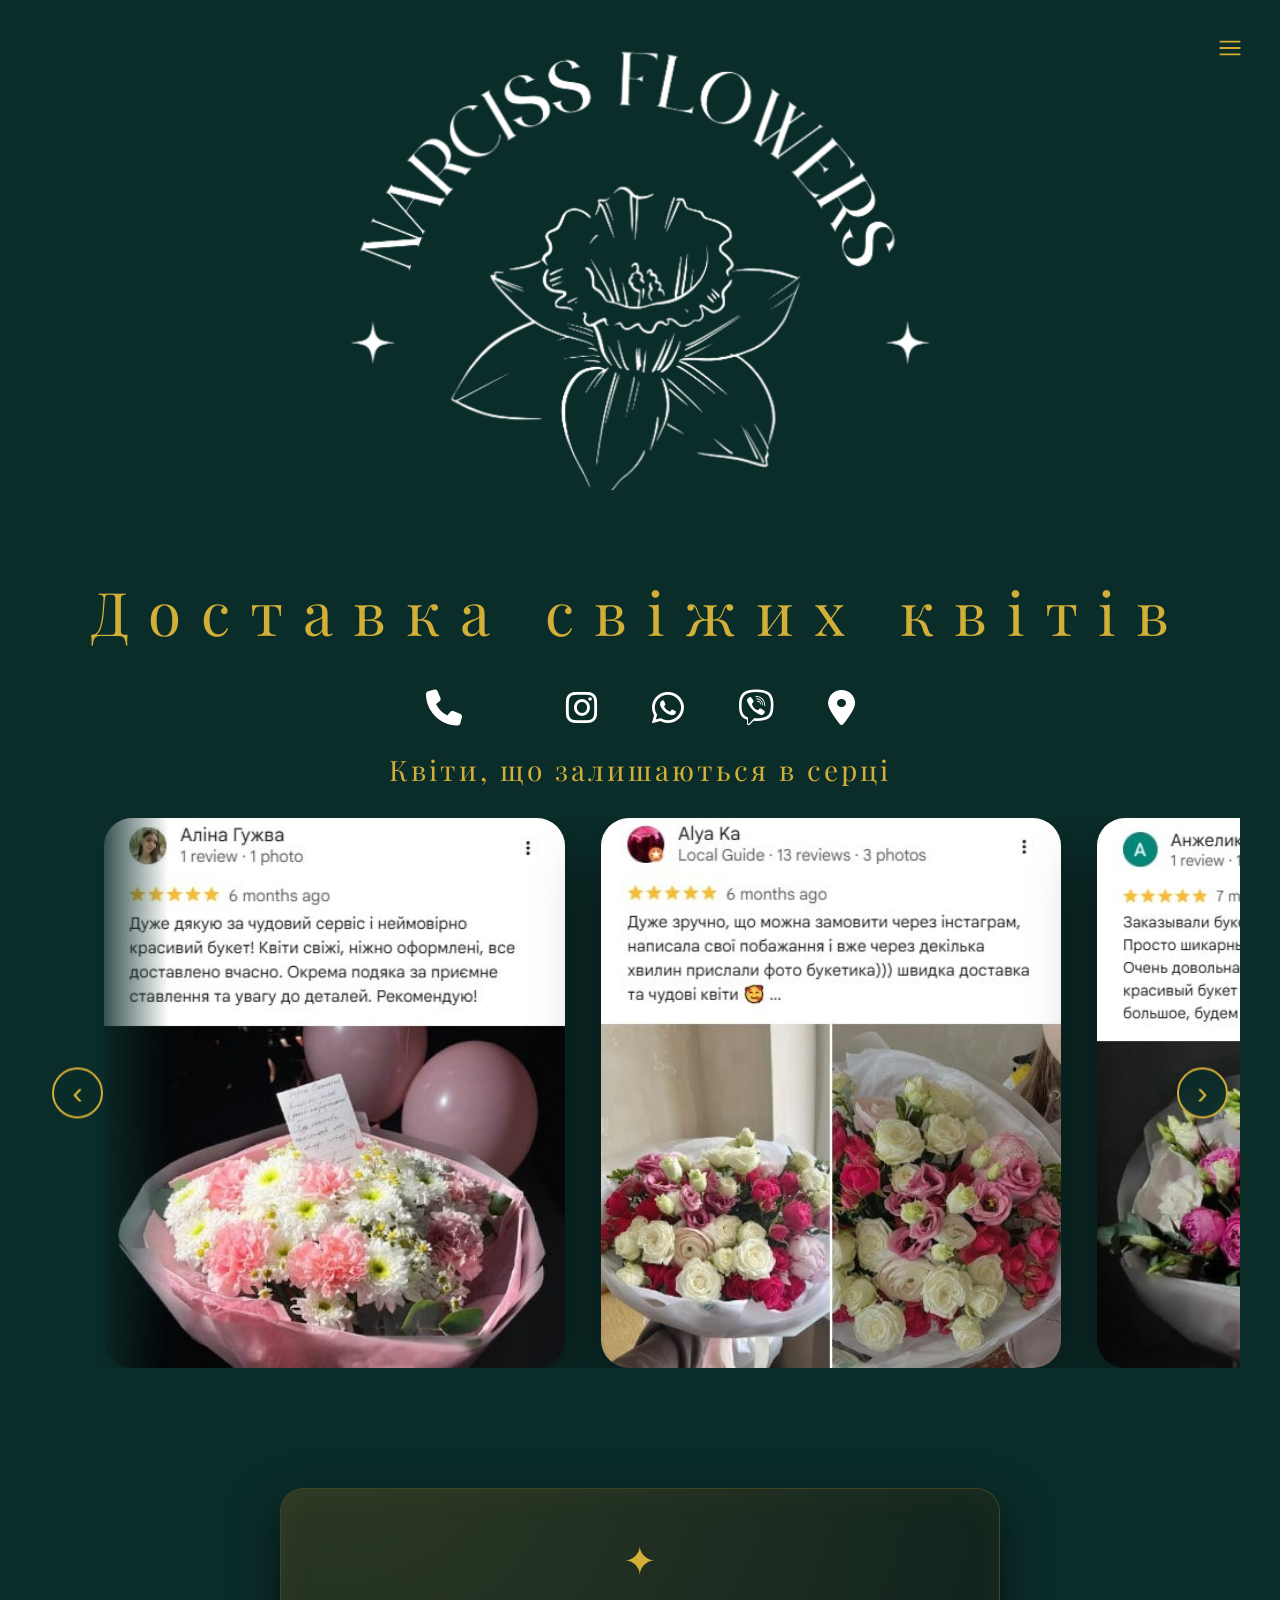
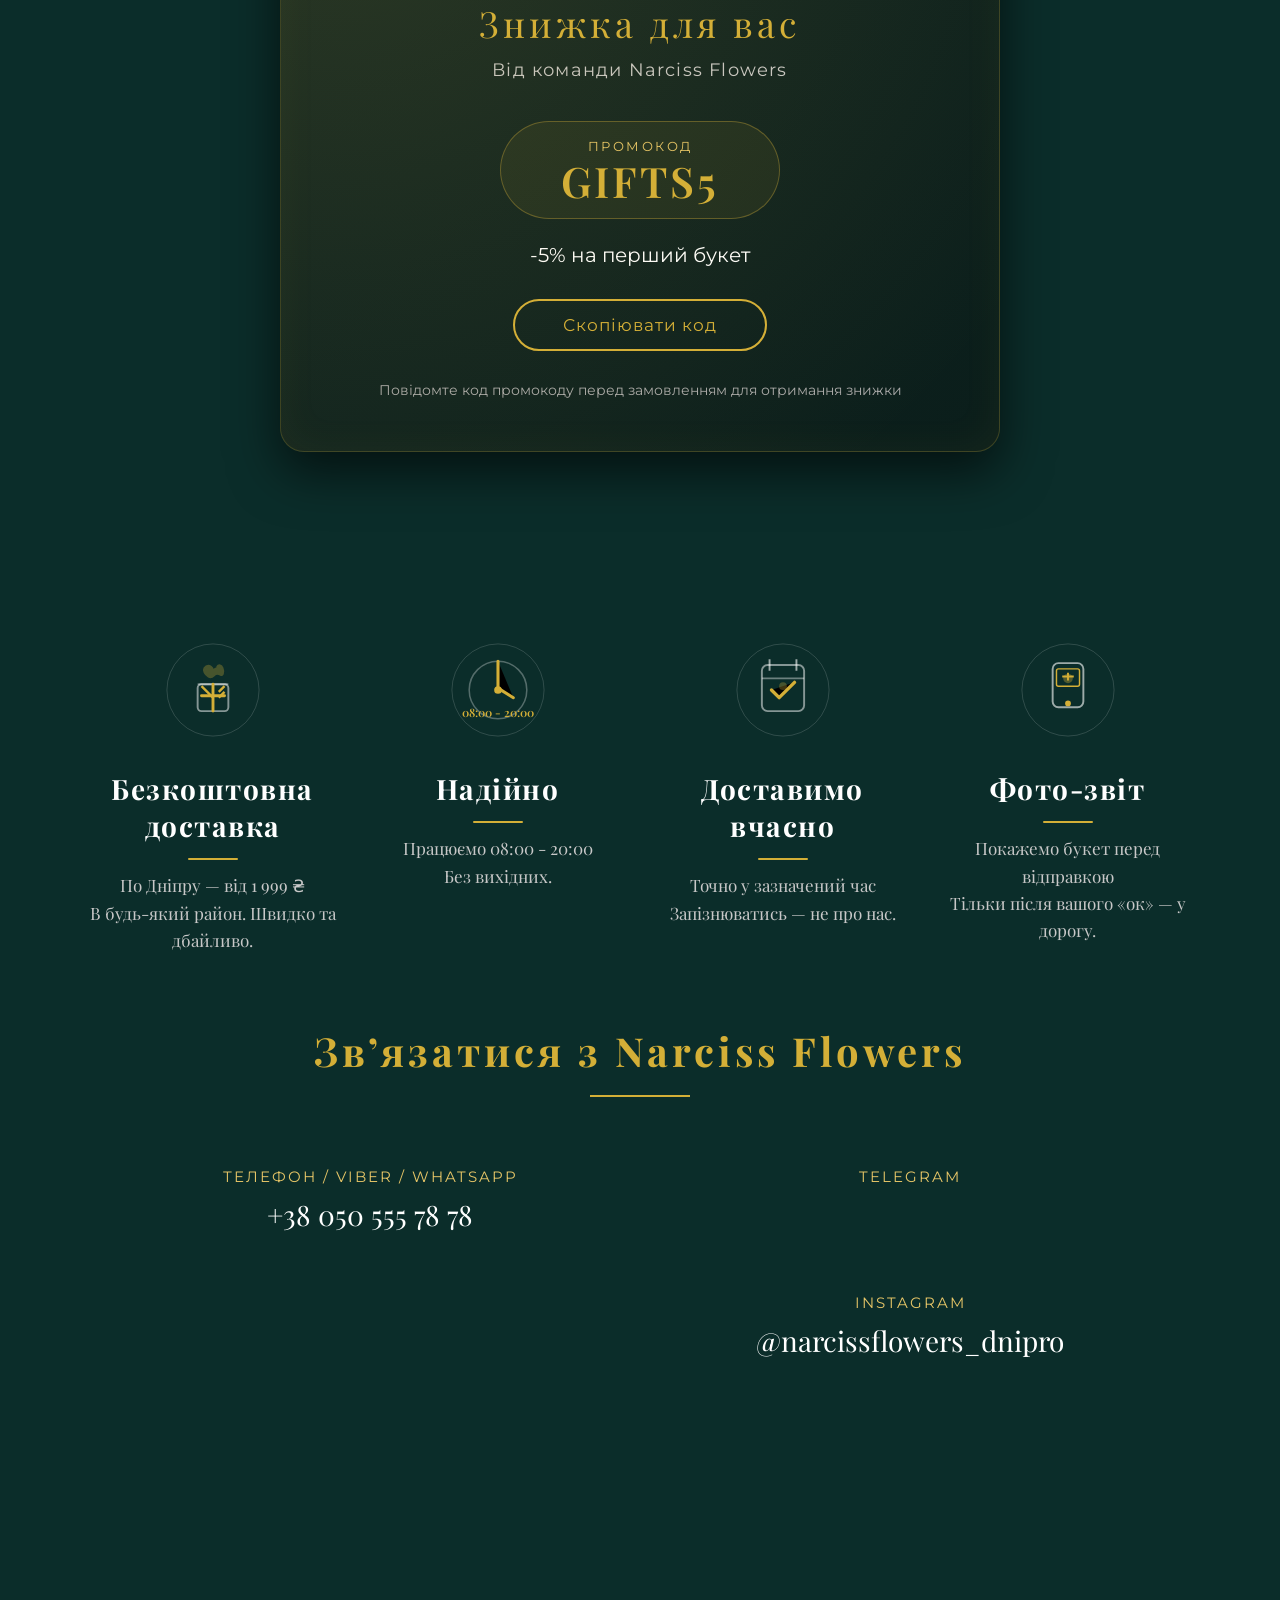
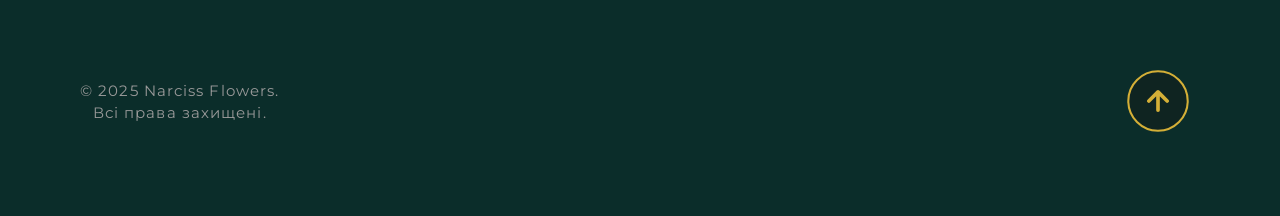
==== index.html @ f0c258f1 "Update index.html" ====
<!DOCTYPE html>
<html lang="uk">
<head>
    <meta charset="UTF-8">
    <meta name="viewport" content="width=device-width, initial-scale=1.0">
    <title>Narciss Flowers – Доставка свіжих квітів Дніпро</title>
    <meta name="description" content="Доставка свіжих квітів та авторських букетів по Дніпру. Нарциси та сезонні квіти щодня. Замовляйте букет з доставкою за 2–3 години — Narciss Flowers.">

    <link rel="stylesheet" href="style.css">
    <link rel="stylesheet" href="https://cdnjs.cloudflare.com/ajax/libs/font-awesome/6.5.0/css/all.min.css">
    <link href="https://fonts.googleapis.com/css2?family=Playfair+Display:wght@400;700&family=Montserrat:wght@300;400;500&display=swap" rel="stylesheet">
    <link rel="icon" href="images/favicon.png" type="image/favicon">

<!-- Google Tag Manager -->
<script>(function(w,d,s,l,i){w[l]=w[l]||[];w[l].push({'gtm.start':
new Date().getTime(),event:'gtm.js'});var f=d.getElementsByTagName(s)[0],
j=d.createElement(s),dl=l!='dataLayer'?'&l='+l:'';j.async=true;j.src=
'https://www.googletagmanager.com/gtm.js?id='+i+dl;f.parentNode.insertBefore(j,f);
})(window,document,'script','dataLayer','GTM-WTXTX78F');</script>
<!-- End Google Tag Manager -->
    
    
</head>
<body>


<header class="site-header">
    <button class="menu-btn" id="menuBtn" aria-label="Відкрити меню">
        <svg viewBox="0 0 40 40" width="36" height="36">
            <path d="M8 12 H32 M8 20 H32 M8 28 H32" 
                  stroke="#d4af37" stroke-width="3" stroke-linecap="round"/>
        </svg>
    </button>
</header>

<nav class="mobile-menu" id="mobileMenu" aria-hidden="true">
    <!-- Логотип по центру на всю ширину -->
    <div class="mobile-menu-header">
        <div class="mobile-logo centered">
            <img src="images/logo2.png" alt="Narciss Flowers">
        </div>
    </div>


    <ul class="mobile-menu-list">
        <li data-delay="0"><a href="/">В початок</a></li>
        <li data-delay="100"><a href="#reviews">Відгуки</a></li>
        <li data-delay="100"><a href="#discount">Знижка для вас</a></li>
        <li data-delay="200"><a href="#delivery">Доставка</a></li>
        <li data-delay="300"><a href="#contacts">Контакти</a></li>
    </ul>


    <div class="mobile-menu-footer">
        <div class="menu-contacts">
            <a href="tel:+380505557878"><i class="fa fa-phone"></i> +38 050 555 78 78</a>
            <a href="https://t.me/Narciss_flowers_robot_bot?start=c1774156379072-ds" class="contact-value">
            <a href="https://www.instagram.com/narcissflowers.dp/"><i class="fab fa-instagram"></i> @narcissflowers_dnipro</a>
            <a href="https://wa.me/380505557878"><i class="fab fa-whatsapp"></i> WhatsApp</a>
            <a href="viber://chat?number=%2B380505557878"><i class="fab fa-viber"></i> Viber</a>
            <a href="https://www.google.com/maps/place/NARCISS+FLOWERS+доставка+свіжих+квітів+Дніпро/@48.453287,35.0214579,19z/data=!4m6!3m5!1s0x40dbe3936ca6d5b3:0xf739c6f070cf5e8d!8m2!3d48.4532861!4d35.0221016!16s%2Fg%2F11lz2vp0ys?authuser=1&entry=ttu&g_ep=EgoyMDI1MDgwNi4wIKXMDSoASAFQAw%3D%3D" target="_blank"><i class="fas fa-map-marker-alt"></i> На карті</a>
        </div>
    </div>
</nav>


<div class="overlay" id="overlay"></div>


    <main>
        <br><br>
        <img src="images/logo2.png" alt="logo" class="logo-img">
        <br>
        <h1>Доставка свіжих квітів</h1>
        <br>
        <div class="socials">
            <a href="tel:+380505557878" aria-label="Phone"><i class="fa fa-phone"></i></a>
            <a href="https://t.me/Narciss_flowers_robot_bot?start=c1774156379072-ds"
   target="_blank"
   rel="noopener"
   onclick="dataLayer.push({event:'telegram_click'});">
            <a href="https://www.instagram.com/narcissflowers.dp/" aria-label="Instagram"><i class="fab fa-instagram"></i></a>
            <a href="https://wa.me/380505557878" aria-label="WhatsApp"><i class="fab fa-whatsapp"></i></a>
            <a href="viber://chat?number=%2B380505557878" aria-label="Viber"><i class="fab fa-viber"></i></a>
            <a href="https://www.google.com/maps/place/NARCISS+FLOWERS+доставка+свіжих+квітів+Дніпро/@48.453287,35.0214579,19z/data=!4m6!3m5!1s0x40dbe3936ca6d5b3:0xf739c6f070cf5e8d!8m2!3d48.4532861!4d35.0221016!16s%2Fg%2F11lz2vp0ys?authuser=1&entry=ttu&g_ep=EgoyMDI1MDgwNi4wIKXMDSoASAFQAw%3D%3D" aria-label="Map"><i class="fas fa-map-marker-alt"></i></a>
        </div>
        <br>
        <p id="reviews" class="follow">Квіти, що залишаються в серці</p>



<section class="reviews-section mobile-only">
            <div class="reviews-simple">
<img src="images/review1.jpg" alt="Відгук 1">
<img src="images/review2.jpg" alt="Відгук 2">
<img src="images/review3.jpg" alt="Відгук 3">
<img src="images/review4.jpg" alt="Відгук 4">
<img src="images/review5.jpg" alt="Відгук 5">
<img src="images/review6.jpg" alt="Відгук 6">
<img src="images/review7.jpg" alt="Відгук 7">
<img src="images/review8.jpg" alt="Відгук 8">
<img src="images/review9.jpg" alt="Відгук 9">
<img src="images/review10.jpg" alt="Відгук 10">
<img src="images/review11.jpg" alt="Відгук 11">
<img src="images/review12.jpg" alt="Відгук 12">
<img src="images/review13.jpg" alt="Відгук 13">
<img src="images/review14.jpg" alt="Відгук 14">
<img src="images/review15.jpg" alt="Відгук 15">
<img src="images/review16.jpg" alt="Відгук 16">
<img src="images/review17.jpg" alt="Відгук 17">
            </div>
        </section>





<section class="reviews-section desktop-only">



    <div class="reviews-simple">
        <button class="review-nav review-prev">‹</button>
        <button class="review-nav review-next">›</button>


        <div class="reviews-wrapper">
<img src="images/review1.jpg" alt="Відгук 1">
<img src="images/review2.jpg" alt="Відгук 2">
<img src="images/review3.jpg" alt="Відгук 3">
<img src="images/review4.jpg" alt="Відгук 4">
<img src="images/review5.jpg" alt="Відгук 5">
<img src="images/review6.jpg" alt="Відгук 6">
<img src="images/review7.jpg" alt="Відгук 7">
<img src="images/review8.jpg" alt="Відгук 8">
<img src="images/review9.jpg" alt="Відгук 9">
<img src="images/review10.jpg" alt="Відгук 10">
<img src="images/review11.jpg" alt="Відгук 11">
<img src="images/review12.jpg" alt="Відгук 12">
<img src="images/review13.jpg" alt="Відгук 13">
<img src="images/review14.jpg" alt="Відгук 14">
<img src="images/review15.jpg" alt="Відгук 15">
<img src="images/review16.jpg" alt="Відгук 16">
<img src="images/review17.jpg" alt="Відгук 17">
        </div>
    </div>
</section>



<div id="discount">
<section class="promo-section">
    <div class="promo-container">
        <div class="promo-card">
            <div class="promo-sparkle">✦</div>
            <h3 class="promo-title">Знижка для вас</h3>
            <p class="promo-subtitle">Від команди Narciss Flowers</p>
            
            <div class="promo-code-wrapper">
                <span class="promo-code-label">ПРОМОКОД</span>
                <span class="promo-code">GIFTS5</span>
            </div>
            
            <p class="promo-discount">-5% на перший букет</p>
            
            <button class="promo-copy-btn" data-code="GIFTS5">
                Скопіювати код
            </button>
            
            <p class="promo-note">
                Повідомте код промокоду перед замовленням
                для отримання знижки
            </p>
        </div>
    </div>
</section>






<section id="delivery" class="delivery-section">
    <div class="delivery-container">

        <!-- 1. Безкоштовна доставка – букет у подарунковій коробці з стрічкою (найзрозуміліший і найгарніший варіант) -->
        <div class="delivery-card" data-delay="0">
            <div class="delivery-icon">
                <svg viewBox="0 0 100 100" width="86" height="86" xmlns="http://www.w3.org/2000/svg">
                    <circle cx="50" cy="50" r="48" stroke="white" stroke-width="1" opacity="0.16" fill="none"/>
                    <!-- коробка -->
                    <rect x="34" y="44" width="32" height="28" rx="4" stroke="white" stroke-width="2" opacity="0.5" fill="none"/>
                    <path d="M34 44h32" stroke="white" stroke-width="2" opacity="0.4"/>
                    <!-- стрічка + бант -->
                    <path d="M50 44v28m-12-16h24" stroke="#d4af37" stroke-width="3" stroke-linecap="round"/>
                    <path d="M44 52l-6-6m18 6l6-6m-18 6l6 6m12-6l-6 6" stroke="#d4af37" stroke-width="2.4"/>
                    <!-- букет виглядає зверху -->
                    <path d="M50 28c-3-5-7-4-9-1-2 3 1 7 4 9 3 2 6-1 6-1s3-3 6-1c3 2 5-2 3-7-1-3-4-4-6-1" 
                          fill="#d4af37" opacity="0.3" stroke="#d4af37" stroke-width="1.8"/>
                </svg>
            </div>
            <h3>Безкоштовна доставка</h3>
            <p>По Дніпру — від 1 999 ₴<br>В будь-який район. Швидко та дбайливо.</p>
        </div>

        <!-- 2. Цілодобово -->
        <div class="delivery-card" data-delay="200">
            <div class="delivery-icon">
                <svg viewBox="0 0 100 100" width="86" height="86" xmlns="http://www.w3.org/2000/svg">
                    <circle cx="50" cy="50" r="48" stroke="white" stroke-width="1" opacity="0.16" fill="none"/>
                    <circle cx="50" cy="50" r="30" stroke="white" stroke-width="1.6" opacity="0.3" fill="none"/>
                    <path d="M50 20v28l16 10" stroke="#d4af37" stroke-width="3.2" stroke-linecap="round"/>
                    <circle cx="50" cy="50" r="4" fill="#d4af37"/>
                    <text x="50" y="78" text-anchor="middle" fill="#d4af37" font-size="12" font-weight="600">08:00 - 20:00</text>
                </svg>
            </div>
            <h3>Надійно</h3>
            <p>Працюємо 08:00 - 20:00<br>Без вихідних.</p>
        </div>

        <!-- 3. Доставимо вчасно -->
        <div class="delivery-card" data-delay="300">
            <div class="delivery-icon">
                <svg viewBox="0 0 100 100" width="86" height="86" xmlns="http://www.w3.org/2000/svg">
                    <circle cx="50" cy="50" r="48" stroke="white" stroke-width="1" opacity="0.16" fill="none"/>
                    <rect x="28" y="24" width="44" height="48" rx="6" stroke="white" stroke-width="2" opacity="0.5" fill="none"/>
                    <path d="M36 18v12M64 18v12" stroke="white" stroke-width="2" opacity="0.6"/>
                    <path d="M28 38h44" stroke="white" stroke-width="1.8" opacity="0.4"/>
                    <path d="M38 50l8 8 16-16" stroke="#d4af37" stroke-width="3.5" stroke-linecap="round" stroke-linejoin="round"/>
                    <circle cx="50" cy="46" r="4" fill="#d4af37" opacity="0.3"/>
                </svg>
            </div>
            <h3>Доставимо вчасно</h3>
            <p>Точно у зазначений час<br>Запізнюватись — не про нас.</p>
        </div>

        <!-- 4. Фото-звіт -->
        <div class="delivery-card" data-delay="400">
            <div class="delivery-icon">
                <svg viewBox="0 0 100 100" width="86" height="86" xmlns="http://www.w3.org/2000/svg">
                    <circle cx="50" cy="50" r="48" stroke="white" stroke-width="1" opacity="0.16" fill="none"/>
                    <rect x="34" y="22" width="32" height="46" rx="6" stroke="white" stroke-width="2" opacity="0.6" fill="none"/>
                    <circle cx="50" cy="64" r="3" fill="#d4af37"/>
                    <rect x="38" y="28" width="24" height="18" rx="2" fill="none" stroke="#d4af37" stroke-width="1.5"/>
                    <path d="M50 32v8m-6-4l12 0" stroke="#d4af37" stroke-width="2"/>
                    <circle cx="50" cy="38" r="5" fill="#d4af37" opacity="0.35"/>
                </svg>
            </div>
            <h3>Фото-звіт</h3>
            <p>Покажемо букет перед відправкою<br>Тільки після вашого «ок» — у дорогу.</p>
        </div>

    </div>
</section>




<!-- ===== КОНТАКТИ ===== -->
<section id="contacts" class="contacts-section">
    <div class="contacts-container">
        
        <h2 class="contacts-title">Зв’язатися з Narciss Flowers</h2>
        
        <div class="contacts-grid">
            
            <div class="contact-item" data-delay="0">
                <span class="contact-label">Телефон / Viber / WhatsApp</span>
                <a href="tel:+380505557878" class="contact-value">+38 050 555 78 78</a>
            </div>
            
            <div class="contact-item" data-delay="200">
                <span class="contact-label">Telegram</span>
                <a href="https://t.me/Narciss_flowers_robot_bot?start=c1774156379072-ds"
   target="_blank"
   rel="noopener"
   onclick="dataLayer.push({event:'telegram_click'});">
            </div>
            
            <div class="contact-item" data-delay="400">
                <span class="contact-label">Instagram</span>
                <a href="https://www.instagram.com/narcissflowers.dp/" class="contact-value">@narcissflowers_dnipro</a>
            </div>
            
            <div class="contact-item" data-delay="600">
                <span class="contact-label">Ми на карті</span>
                <a href="https://www.google.com/maps/place/NARCISS+FLOWERS+доставка+свіжих+квітів+Дніпро/@48.453287,35.0214579,19z/data=!4m6!3m5!1s0x40dbe3936ca6d5b3:0xf739c6f070cf5e8d!8m2!3d48.4532861!4d35.0221016!16s%2Fg%2F11lz2vp0ys" 
                   class="contact-value contact-map" target="_blank">
                   Дніпро, вул. Олександра Поля 48а
                </a>
            </div>
            
<br>
            
        </div>
            <div class="contact-item" data-delay="800">
                <span class="contact-label">Режим роботи</span>
                <div class="contact-value">08:00 - 20:00 · Без вихідних</div>
            </div>
    </div>
</section>


<br><br>

<footer class="site-footer">
    <div class="footer-container">

        <div class="footer-copyright">
            © 2025 Narciss Flowers.<br>
            Всі права захищені.
        </div>

        <button onclick="scrollToTop()" class="to-top-btn" aria-label="Прокрутити наверх">
            <svg viewBox="0 0 56 56" width="56" height="56">
                <circle cx="28" cy="28" r="26" fill="#0f2421" stroke="#d4af37" stroke-width="1.8"/>
                <path d="M28 36 L28 20 M20 28 L28 20 L36 28"
                      stroke="#d4af37" stroke-width="3.2" fill="none"
                      stroke-linecap="round" stroke-linejoin="round"/>
            </svg>
        </button>

    </div>
</footer>

    </main>


    <!-- Google Tag Manager (noscript) -->
<noscript><iframe src="https://www.googletagmanager.com/ns.html?id=GTM-WTXTX78F"
height="0" width="0" style="display:none;visibility:hidden"></iframe></noscript>
<!-- End Google Tag Manager (noscript) -->


    

<script>
const menuBtn    = document.getElementById('menuBtn');
const mobileMenu = document.getElementById('mobileMenu');
const overlay    = document.getElementById('overlay');

function closeMobileMenu() {
mobileMenu.classList.remove('active');
overlay.classList.remove('active');
}

menuBtn.addEventListener('click', () => {
mobileMenu.classList.toggle('active');
overlay.classList.toggle('active');
});

overlay.addEventListener('click', closeMobileMenu);

mobileMenu.addEventListener('click', (e) => {
if (e.target.closest('a')) {
closeMobileMenu();
}
});
</script>





<script>
document.addEventListener('DOMContentLoaded', () => {
    const cards = document.querySelectorAll('.delivery-card');
    
    const observer = new IntersectionObserver((entries) => {
        entries.forEach(entry => {
            if (entry.isIntersecting) {
                const delay = entry.target.dataset.delay || 0;
                setTimeout(() => {
                    entry.target.classList.add('visible');
                }, delay);
            }
        });
    }, { threshold: 0.3 });

    cards.forEach(card => observer.observe(card));
});
</script>


<script>
document.addEventListener('DOMContentLoaded', () => {
    const items = document.querySelectorAll('.contact-item');
    const observer = new IntersectionObserver((entries) => {
        entries.forEach(entry => {
            if (entry.isIntersecting) {
                setTimeout(() => entry.target.classList.add('visible'), entry.target.dataset.delay || 0);
            }
        });
    }, { threshold: 0.3 });
    items.forEach(item => observer.observe(item));
});
</script>


<script>
function scrollToTop() {
    window.scrollTo({ top: 0, behavior: 'smooth' });
}
</script>


<script>
document.addEventListener("DOMContentLoaded", () => {
    const wrapper = document.querySelector(".desktop-only .reviews-wrapper");
    if (!wrapper) return;

    const prev = document.querySelector(".review-prev");
    const next = document.querySelector(".review-next");

    let index = 0;
    const cardsVisible = 3; // сколько карточек видно одновременно
    const totalCards = wrapper.children.length;

    const updateCarousel = () => {
        const cardWidth = wrapper.children[0].getBoundingClientRect().width + 36; // ширина + gap
        wrapper.style.transform = `translateX(-${index * cardWidth}px)`;
    };

    next.onclick = () => {
        if (index < totalCards - cardsVisible) {
            index++;
        } else {
            index = 0; // зацикливаем
        }
        updateCarousel();
    };

    prev.onclick = () => {
        if (index > 0) {
            index--;
        } else {
            index = totalCards - cardsVisible; // зацикливаем назад
        }
        updateCarousel();
    };

    // Пересчёт при ресайзе
    window.addEventListener("resize", () => {
        index = Math.min(index, totalCards - cardsVisible);
        updateCarousel();
    });

    // Инициализация
    updateCarousel();
});
</script>


<script>
document.querySelector('.promo-copy-btn').addEventListener('click', async function() {
    const code = 'GIFTS5';  // або document.querySelector('.promo-code').textContent.trim();

    try {
        await navigator.clipboard.writeText(code);
        
        // Візуальний фідбек — дуже важливо!
        this.textContent = 'Скопійовано! ✓';
        this.style.backgroundColor = '#4caf50';
        this.style.color = 'white';
        
        setTimeout(() => {
            this.textContent = 'Скопіювати код';
            this.style.backgroundColor = '';  // повернути початковий стиль
            this.style.color = '';
        }, 2000);
        
    } catch (err) {
        console.error('Не вдалося скопіювати: ', err);
        alert('Не вдалося скопіювати. Скопіюй вручну: ' + code);
    }
});
</script>


</body>

</html>
---- style.css ----
:root {
    --bg: #0b2d2a;
    --gold: #d4af37;
    --gold-light: #e6c567;
}


a, a:hover, a:active, a:focus, a:visited {
    color: inherit !important;
    text-decoration: none !important;
}


* {
    margin: 0;
    padding: 0; 
    box-sizing: border-box;
}

html, body { 
    overflow-x: hidden !important; 
}

body {
    font-family: 'Playfair Display', serif;
    background-color: var(--bg);
    color: white;
    min-height: 100vh;
    display: flex;
    flex-direction: column;
}




.site-header {
    position: fixed;
    top: 0; left: 0; right: 0;
    padding: 20px 22px;
    display: flex;
    justify-content: flex-end;
    z-index: 10001;
    pointer-events: none;
}


.menu-btn {
    pointer-events: auto;
    background: transparent;
    border: none;
    padding: 12px;
    cursor: pointer;
    width: 56px;
    height: 56px;
    display: flex;
    align-items: center;
    justify-content: center;
    transition: transform 0.35s ease;
}

.menu-btn svg {
    width: 32px;
    height: 32px;
}

.menu-btn svg path {
    stroke: #d4af37;
    stroke-width: 2.4;
    transition: all 0.5s cubic-bezier(0.77, 0, 0.18, 1);
}

.menu-btn:hover {
    transform: scale(1.1);
}







.mobile-menu {
    position: fixed !important;
    top: 0;
    left: -100vw;
    width: 100vw;
    max-width: 420px;
    height: 100vh;
    background: linear-gradient(135deg, #0f2421 0%, #0b1e1b 100%);
    z-index: 9999;
    transition: left 0.7s cubic-bezier(0.77, 0, 0.18, 1);
    overflow-y: auto;
    box-shadow: 12px 0 60px rgba(0,0,0,0.7);
    contain: layout style;
}
.mobile-menu.active { left: 0; }


.mobile-menu-header {
    padding: 50px 30px 40px;
    text-align: center;
    border-bottom: 1px solid rgba(212,175,55,0.15);
}
.mobile-logo.centered img {
    max-width: 280px;
    width: 100%;
    height: auto;
    filter: brightness(0) invert(1);
}
.mobile-menu.active .mobile-logo.centered img {
    animation: logoWelcome 1.3s ease-out;
}
@keyframes logoWelcome {
    0%   { transform: scale(0.88); opacity: 0; }
    70%  { transform: scale(1.06); }
    100% { transform: scale(1); opacity: 1; }
}

/* Пункты меню */
.mobile-menu-list {
    padding: 20px 40px;
    list-style: disc;
    padding-left: 60px;
}

.mobile-menu-list li {
    opacity: 0;
    transform: translateY(20px);
    transition: all 0.7s ease;
    margin: 12px 0;
}


.mobile-menu-list li::marker {
    color: #d4af37;
}

.mobile-menu.active .mobile-menu-list li {
    opacity: 1;
    transform: translateY(0);
    transition-delay: calc(0.12s + var(--delay, 0) * 1ms);
}

.mobile-menu-list a {
    color: #d4af37;
    font-family: 'Montserrat';
    font-size: 20px;
    font-weight: 500;
    text-decoration: none;
    letter-spacing: 1px;
    display: block;
    padding: 6px 0;
    position: relative;
    transition: all 0.4s ease;
}

.mobile-menu-list a:hover {
    color: white;
    padding-left: 10px;
}

.mobile-menu-list a::after {
    content: '';
    position: absolute;
    bottom: 4px;
    left: 0;
    width: 0;
    height: 1.8px;
    background: #d4af37;
    transition: width 0.5s ease;
}

.mobile-menu-list a:hover::after {
    width: 60px;
}






.mobile-menu-footer {
    padding: 20px 40px 40px;
    border-top: 1px solid rgba(212,175,55,0.15);
}
.menu-contacts a {
    display: flex;
    align-items: center;
    gap: 16px;
    color: #ccc;
    font-size: 16px;
    text-decoration: none;
    margin: 18px 0;
    transition: all 0.4s ease;
}
.menu-contacts i {
    font-size: 24px;
    color: #d4af37;
    width: 30px;
    text-align: center;
}
.menu-contacts a:hover {
    color: white;
    transform: translateX(8px);
}
.menu-contacts a:hover i {
    color: white;
}

.overlay {
    position: fixed;
    inset: 0;
    background: rgba(0,0,0,0.86);
    opacity: 0;
    visibility: hidden;
    transition: all 0.45s ease;
    z-index: 9998;
    backdrop-filter: blur(6px);
}
.overlay.active {
    opacity: 1;
    visibility: visible;
}






main {
    flex: 1;
    display: flex;
    flex-direction: column;
    justify-content: center;
    align-items: center;
    text-align: center;
    padding: 50px 10px 10px;
}

.logo-img {
    width: 320px;
    margin-bottom: 20px;
    transform-origin: center top;
}

h1 {
    font-size: 30px;
    color: #d4af37;
    letter-spacing: 7px;
    margin-bottom: 10px;
    font-weight: 400;
}

.follow {
    font-size: 21px;
    color: #d4af37;
    letter-spacing: 3px;
    margin-bottom: 30px;
    font-family: 'Playfair Display', serif;
}

.socials a {
    color: #ffffff;
    font-size: 28px;
    margin: 0 15px;
    transition: 0.3s;
}

.socials a:hover {
    color: var(--gold);
}







@media (min-width: 768px) {
    h1 {
        font-size: 60px;
        letter-spacing: 20px;
    }

    .logo-img {
        width: 580px;
        margin-bottom: 60px;
    }

    .follow {
        font-size: 28px;
    }

    .socials a {
        font-size: 36px;
        margin: 0 25px;
    }

    main {
        padding: 0 40px;
    }
}





/* По умолчанию — мобильная версия активна */
.mobile-only {
    display: block;
}

.desktop-only {
    display: none;
}

/* ================================================================
   МОБИЛЬНАЯ ВЕРСИЯ
   ================================================================ */

.mobile-only .reviews-simple {
    display: flex;
    gap: 14px;
    overflow-x: auto !important;
    overflow-y: hidden;
    -webkit-overflow-scrolling: touch;
    scrollbar-width: none;
    scroll-snap-type: x mandatory;
    scroll-padding-left: 20px;
    background: #0b2d2a;
    width: 100vw;
    max-width: 100vw;
    padding-right: 20px;
    box-sizing: border-box;
}

.mobile-only .reviews-simple::-webkit-scrollbar {
    display: none;
}

.mobile-only .reviews-simple img {
    height: 520px;
    width: auto;
    max-width: 88vw;
    flex-shrink: 0;
    object-fit: contain;
    background: white;
    border-radius: 26px;
    scroll-snap-align: start;
}



/* ================================================================
   ДЕСКТОП — С 768PX И ВЫШЕ
   ================================================================ */

@media (min-width: 768px) {

    .mobile-only {
        display: none !important;
    }

    .desktop-only {
        display: block !important;
    }


    .reviews-section {
        position: relative;
        width: 100%;
    }


    .desktop-only .reviews-simple {
        position: relative;
        overflow: hidden;

        max-width: 1600px;
        margin: 0 auto;

        padding-left: clamp(24px, 5vw, 80px);
        padding-right: clamp(24px, 5vw, 80px);
    }


    .desktop-only .reviews-simple::before,
    .desktop-only .reviews-simple::after {
        content: '';
        position: absolute;
        top: 0;
        bottom: 0;
        width: clamp(60px, 10vw, 140px);
        z-index: 3;
        pointer-events: none;
    }

    .desktop-only .reviews-simple::before {
        left: 0;
        background: linear-gradient(to right, #0b2d2a 40%, transparent 100%);
    }

    .desktop-only .reviews-simple::after {
        right: 0;
    
    }


    .desktop-only .reviews-wrapper {
        display: flex;
        gap: 36px;
        transition: transform 0.8s cubic-bezier(0.77, 0, 0.18, 1);
        will-change: transform;
    }

    .desktop-only img {
        height: 550px;
        width: auto;
        flex-shrink: 0;
        object-fit: cover;
        border-radius: 28px;
        box-shadow: 0 30px 60px rgba(0,0,0,0.5);
        transition: all 0.7s ease;
    }

    .desktop-only img:hover {
        transform: translateY(-20px);
        box-shadow:
            0 50px 100px rgba(0,0,0,0.6),
            0 0 0 4px rgba(212,175,55,0.25);
    }

    .review-nav {
        position: absolute;
        top: 50%;
        transform: translateY(-50%);
        z-index: 10;

        width: clamp(48px, 4vw, 64px);
        height: clamp(48px, 4vw, 64px);

        background: rgba(11, 45, 42, 0.92);
        border: 2px solid #d4af37;
        border-radius: 50%;
        color: #d4af37;

        font-size: clamp(22px, 3vw, 32px);

        display: flex;
        align-items: center;
        justify-content: center;

        cursor: pointer;
        transition: all 0.35s ease;
        backdrop-filter: blur(6px);
    }

    .review-nav:hover {
        background: #d4af37;
        color: #0b2d2a;
        transform: translateY(-50%) scale(1.15);
        box-shadow: 0 0 30px rgba(212,175,55,0.4);
    }


    .review-prev {
        left: max(12px, calc((100vw - 1600px) / 2));
    }

    .review-next {
        right: max(12px, calc((100vw - 1600px) / 2));
    }


    @media (max-width: 1100px) {
        .review-prev {
            left: 12px;
        }
        .review-next {
            right: 12px;
        }

        .review-nav {
            width: 52px;
            height: 52px;
            font-size: 26px;
        }
    }
}











.delivery-section {
    padding: 30px 20px;
    background: var(--bg);
}

.delivery-container {
    max-width: 1200px;
    margin: 0 auto;
    display: flex;
    flex-wrap: wrap;
    gap: 20px;
    justify-content: center;
}

.delivery-card {
    flex: 1 1 180px;
    max-width: 320px;
    text-align: center;
    opacity: 0;
    transform: translateY(50px);
    transition: all 0.9s cubic-bezier(0.25, 0.8, 0.25, 1);
}

.delivery-card.visible {
    opacity: 1;
    transform: translateY(0);
}

.delivery-icon {
    width: 86px;
    height: 86px;
    margin: 0 auto 28px;
}

.delivery-icon svg {
    width: 100%;
    height: 100%;
}


.delivery-icon .bg-circle {
    stroke: white;
    stroke-width: 1;
    opacity: 0.18;
    fill: none;
}

/* лёгкое свечение при появлении */
.delivery-card.visible .delivery-icon svg {
    animation: iconPulse 1.6s ease-out forwards;
}

@keyframes iconPulse {
    0%   { opacity: 0; transform: scale(0.8); }
    60%  { filter: drop-shadow(0 0 20px #d4af3770); }
    100% { opacity: 1; transform: scale(1); filter: drop-shadow(0 0 0 transparent); }
}

.delivery-card h3 {
    font-size: 24px;
    margin-bottom: 12px;
    letter-spacing: 1.5px;
    color: white;
}

.delivery-card h3::after {
    content: "";
    display: block;
    width: 50px;
    height: 2px;
    background: #d4af37;
    margin: 14px auto 0;
    border-radius: 1px;
}

.delivery-card p {
    font-size: 16px;
    line-height: 1.6;
    color: #c8c8c8;
}

/* Десктоп */
@media (min-width: 768px) {
    .delivery-section { padding: 70px 40px; }
    .delivery-icon { width: 96px; height: 96px; margin-bottom: 32px; }
    .delivery-card h3 { font-size: 28px; }
    .delivery-card p { font-size: 17px; }
}







    /* ==================== КОНТАКТЫ ==================== */
    .contacts-section {
        background: var(--bg);
        text-align: center;
    }

    .contacts-title {
        font-size: 32px;
        color: var(--gold);
        margin-bottom: 70px;
        letter-spacing: 4px;
        position: relative;
    }

    .contacts-title::after {
        content: "";
        position: absolute;
        bottom: -20px;
        left: 50%;
        transform: translateX(-50%);
        width: 100px;
        height: 2px;
        background: var(--gold);
    }

    .contacts-grid {
        max-width: 1000px;
        margin: 0 auto;
        display: grid;
        grid-template-columns: 1fr;
        gap: 40px;
    }

    @media (min-width: 768px) {
        .contacts-grid {
            grid-template-columns: repeat(2, 1fr);
            gap: 60px 80px;
        }
    }

.contact-item {
    opacity: 0;
}


.contact-item.visible {
    animation: fadeUp 0.9s ease forwards;
}

@keyframes fadeUp {
    from {
        opacity: 0;
        transform: translateY(50px);
    }
    to {
        opacity: 1;
        transform: translateY(0);
    }
}

    .contact-label {
        display: block;
        font-family: 'Montserrat', sans-serif;
        font-size: 14px;
        color: var(--gold-light);
        text-transform: uppercase;
        letter-spacing: 2px;
        margin-bottom: 10px;
    }

    .contact-value {
        display: block;
        font-size: 24px;
        color: white;
        text-decoration: none;
        transition: color 0.4s ease;
    }

    .contact-value:hover {
        color: var(--gold);
    }

    .contact-map {
        font-size: 20px;
        line-height: 1.5;
    }

    /* Десктоп */
    @media (min-width: 768px) {
        .contacts-title { font-size: 40px; margin-bottom: 90px; }
        .contact-label { font-size: 15px; }
        .contact-value { font-size: 28px; }
        .contact-map { font-size: 22px; }
    }



.site-footer {

    padding: 20px 20px;

}

.footer-container {
    max-width: 1200px;
    margin: 0 auto;
    display: flex;
    justify-content: space-between;
    align-items: center;                
}


.footer-copyright {
    font-family: 'Montserrat', sans-serif;
    font-size: 14px;
    color: #999;
    letter-spacing: 1.1px;
    line-height: 1.5;
}


.to-top-btn {
    padding: 10px;
    background: none;
    border: none;
    cursor: pointer;
    transition: transform 0.4s ease;
    flex-shrink: 0;
}

.to-top-btn:hover {
    transform: translateY(-8px) scale(1.1);
}


@media (max-width: 640px) {
    .footer-container {
        text-align: center;
        gap: 24px;
    }
    .to-top-btn {
        order: 1;
    }
}


@media (min-width: 768px) {
    .site-footer { padding: 70px 40px; }
    .footer-copyright { font-size: 15px; }
    .to-top-btn svg { width: 64px; height: 64px; }
}









.promo-section {
    background: var(--bg);
    padding: 120px 20px;
    text-align: center;
}

.promo-container {
    max-width: 720px;
    margin: 0 auto;
}

.promo-card {
    background: linear-gradient(135deg, #0f2421 0%, #0b1e1b 100%);
    border: 1px solid rgba(212,175,55,0.25);
    border-radius: 24px;
    padding: 50px 30px;
    position: relative;
    box-shadow: 
        0 20px 50px rgba(0,0,0,0.6),
        inset 0 0 40px rgba(212,175,55,0.06);
    overflow: hidden;
}


.promo-card::before {
    content: '';
    position: absolute;
    inset: -50%;
    background: radial-gradient(circle at 30% 20%, rgba(212,175,55,0.15) 0%, transparent 60%);
    animation: gentle-rotate 30s linear infinite;
    pointer-events: none;
}

@keyframes gentle-rotate {
    from { transform: rotate(0deg); }
    to   { transform: rotate(360deg); }
}

.promo-sparkle {
    font-size: 40px;
    color: var(--gold);
    margin-bottom: 20px;
    line-height: 1;
}

.promo-title {
    font-size: 36px;
    color: var(--gold);
    letter-spacing: 4px;
    margin: 0 0 12px;
    font-weight: 400;
}

.promo-subtitle {
    font-size: 18px;
    color: #c8c8c8;
    font-family: 'Montserrat', sans-serif;
    margin-bottom: 40px;
    letter-spacing: 1.2px;
}

.promo-code-wrapper {
    display: inline-flex;
    flex-direction: column;
    align-items: center;
    background: rgba(212,175,55,0.08);
    border: 1px solid rgba(212,175,55,0.35);
    border-radius: 50px;
    padding: 16px 40px;
    margin: 0 auto 24px;
    min-width: 280px;
    max-width: 90%;
}

.promo-code-label {
    font-family: 'Montserrat', sans-serif;
    font-size: 13px;
    color: var(--gold-light);
    text-transform: uppercase;
    letter-spacing: 2.5px;
    margin-bottom: 6px;
}

.promo-code {
    font-size: 42px;
    font-weight: 600;
    color: var(--gold);
    letter-spacing: 3px;
    line-height: 1;
}

.promo-discount {
    font-size: 20px;
    color: white;
    margin: 0 0 32px;
    font-family: 'Montserrat', sans-serif;
}

.promo-copy-btn {
    background: transparent;
    border: 2px solid var(--gold);
    color: var(--gold);
    font-size: 17px;
    padding: 14px 48px;
    border-radius: 50px;
    cursor: pointer;
    transition: all 0.4s ease;
    font-family: 'Montserrat', sans-serif;
    letter-spacing: 1px;
    min-width: 220px;
}

.promo-copy-btn:hover {
    background: var(--gold);
    color: #0b2d2a;
    transform: translateY(-3px);
    box-shadow: 0 12px 30px rgba(212,175,55,0.35);
}

.promo-note {
    margin-top: 28px;
    font-size: 14px;
    color: #aaa;
    font-family: 'Montserrat', sans-serif;
    line-height: 1.6;
}

/* Адаптивність */
@media (max-width: 768px) {
    .promo-section {
        padding: 50px 15px;
    }
    
    .promo-card {
        padding: 40px 20px;
    }
    
    .promo-title {
        font-size: 28px;
    }
    
    .promo-code-wrapper {
        padding: 14px 30px;
        min-width: 240px;
    }
    
    .promo-code {
        font-size: 36px;
    }
    
    .promo-discount {
        font-size: 18px;
    }
    
    .promo-copy-btn {
        padding: 12px 40px;
        font-size: 16px;
        min-width: 200px;
    }
}
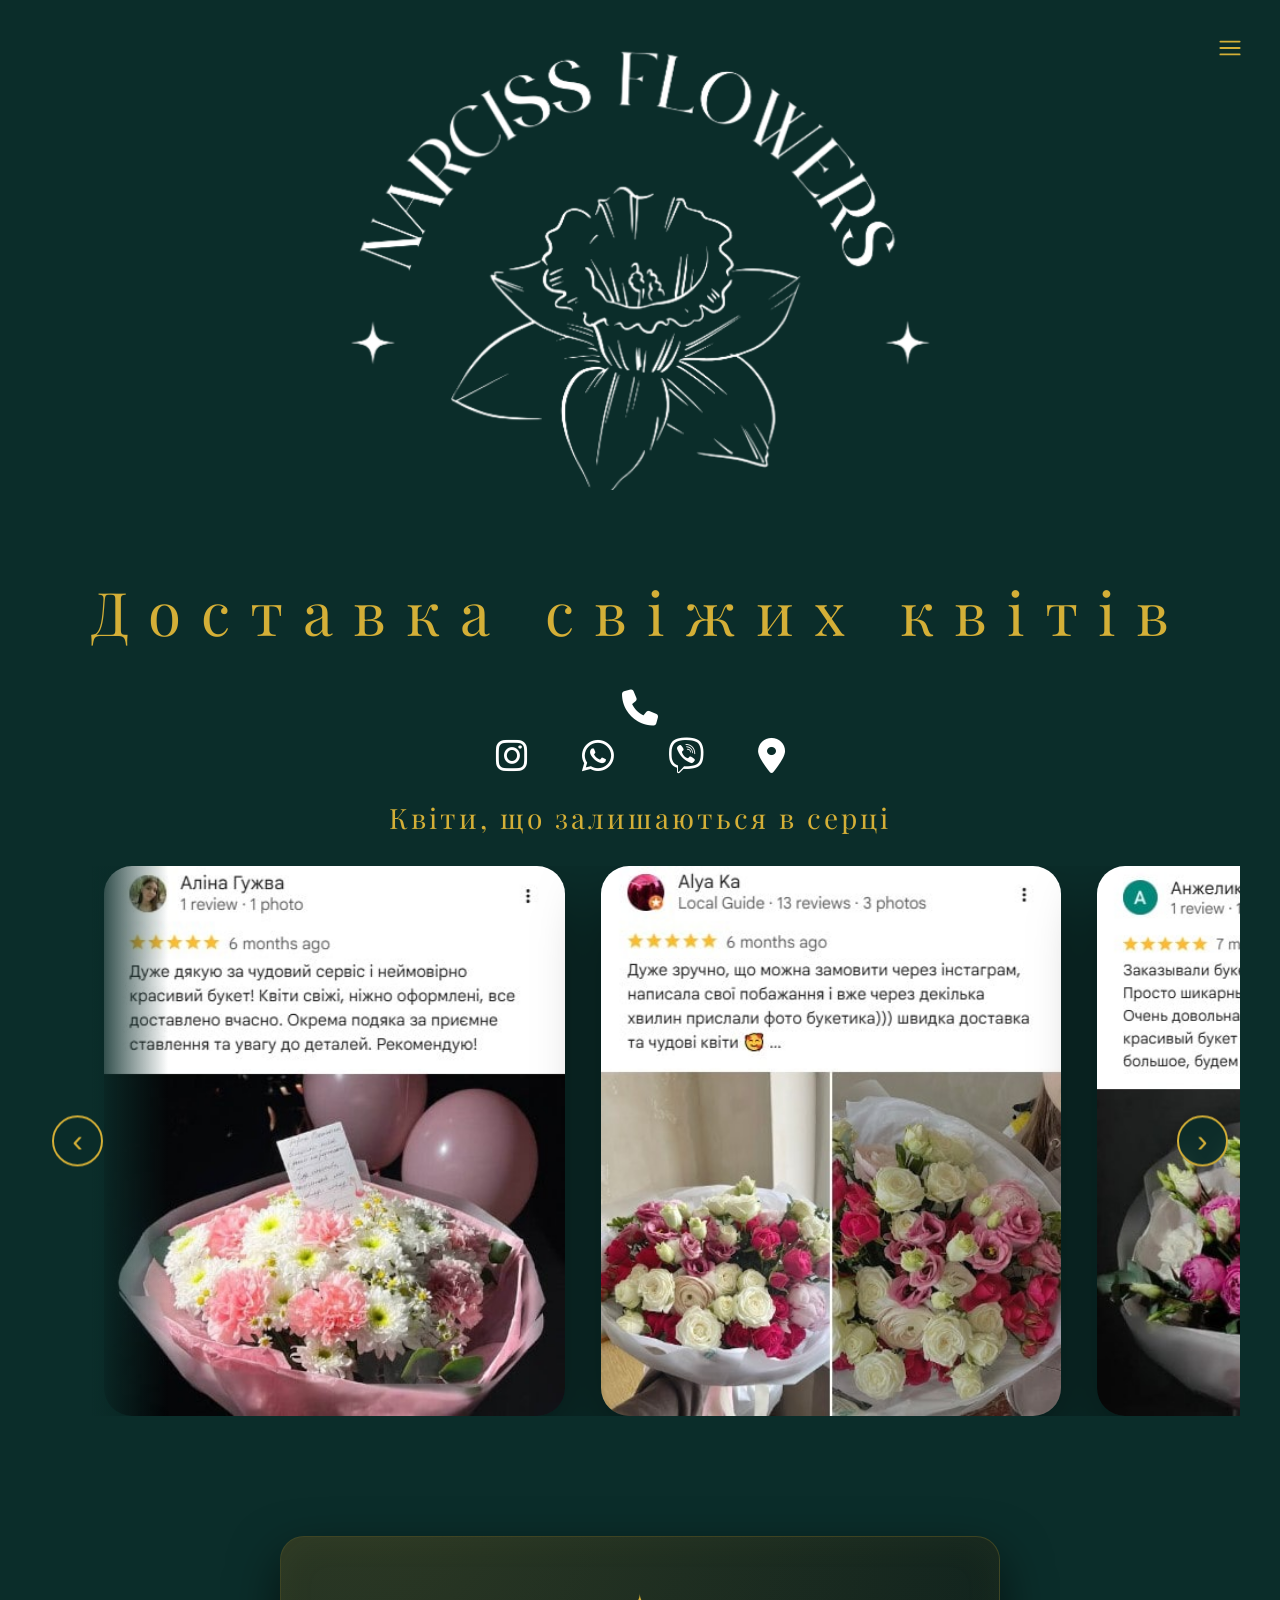
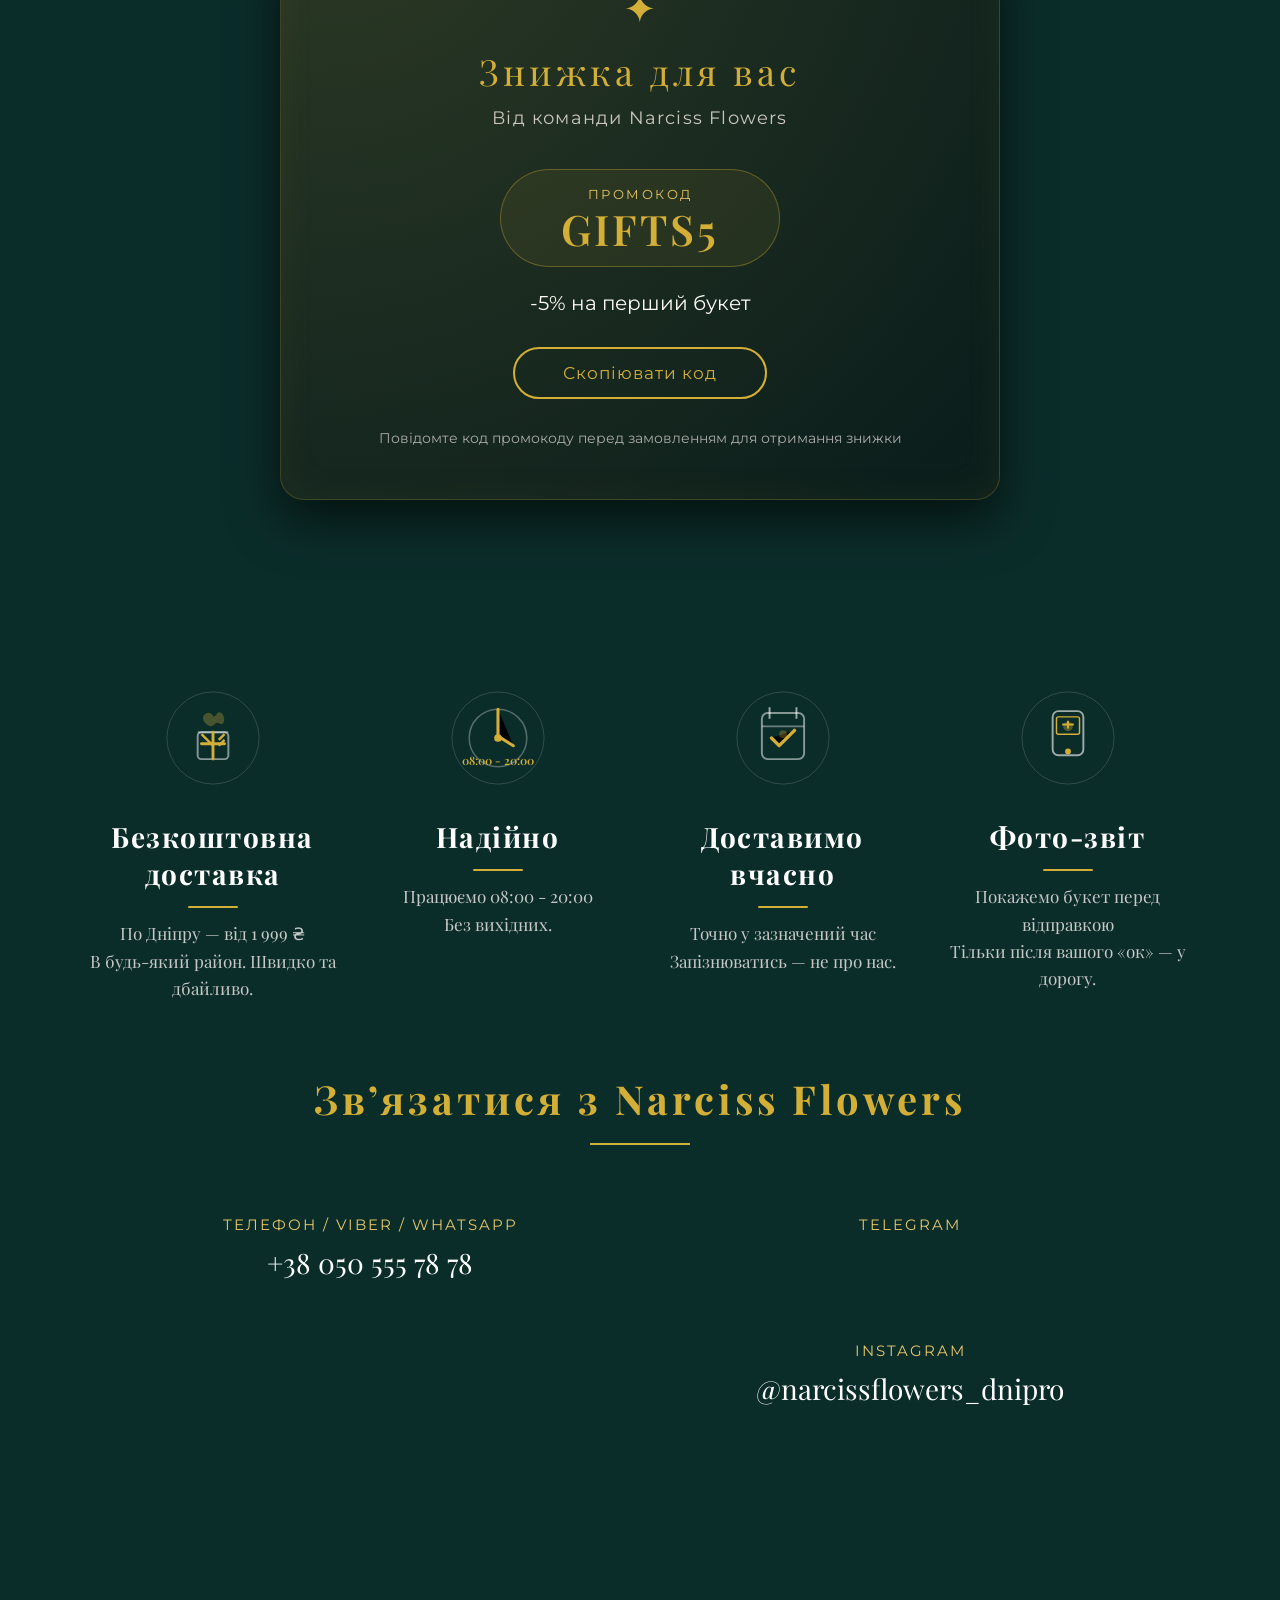
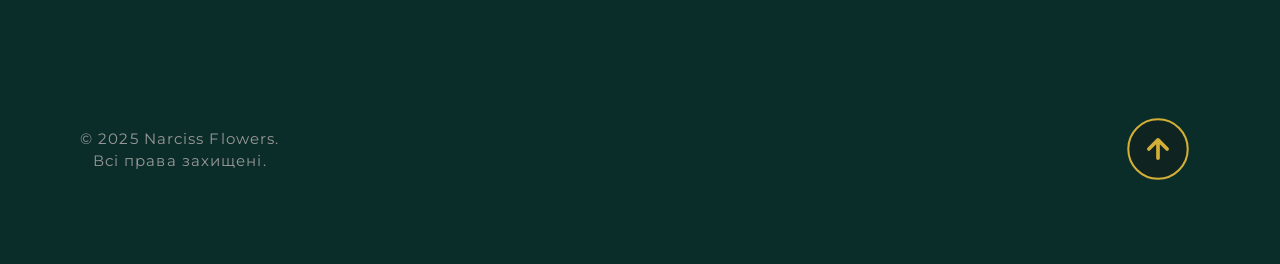
==== commit 01a6a5ee: "Update index.html" ====
--- a/index.html
+++ b/index.html
@@ -75,10 +75,7 @@
         <br>
         <div class="socials">
             <a href="tel:+380505557878" aria-label="Phone"><i class="fa fa-phone"></i></a>
-            <a href="https://t.me/Narciss_flowers_robot_bot?start=c1774156379072-ds"
-   target="_blank"
-   rel="noopener"
-   onclick="dataLayer.push({event:'telegram_click'});">
+            <a href="https://t.me/Narciss_flowers_robot_bot?start=c1774156379072-ds" class="contact-value">
             <a href="https://www.instagram.com/narcissflowers.dp/" aria-label="Instagram"><i class="fab fa-instagram"></i></a>
             <a href="https://wa.me/380505557878" aria-label="WhatsApp"><i class="fab fa-whatsapp"></i></a>
             <a href="viber://chat?number=%2B380505557878" aria-label="Viber"><i class="fab fa-viber"></i></a>
@@ -271,10 +268,7 @@
             
             <div class="contact-item" data-delay="200">
                 <span class="contact-label">Telegram</span>
-                <a href="https://t.me/Narciss_flowers_robot_bot?start=c1774156379072-ds"
-   target="_blank"
-   rel="noopener"
-   onclick="dataLayer.push({event:'telegram_click'});">
+                <a href="https://t.me/Narciss_flowers_robot_bot?start=c1774156379072-ds" class="contact-value">
             </div>
             
             <div class="contact-item" data-delay="400">
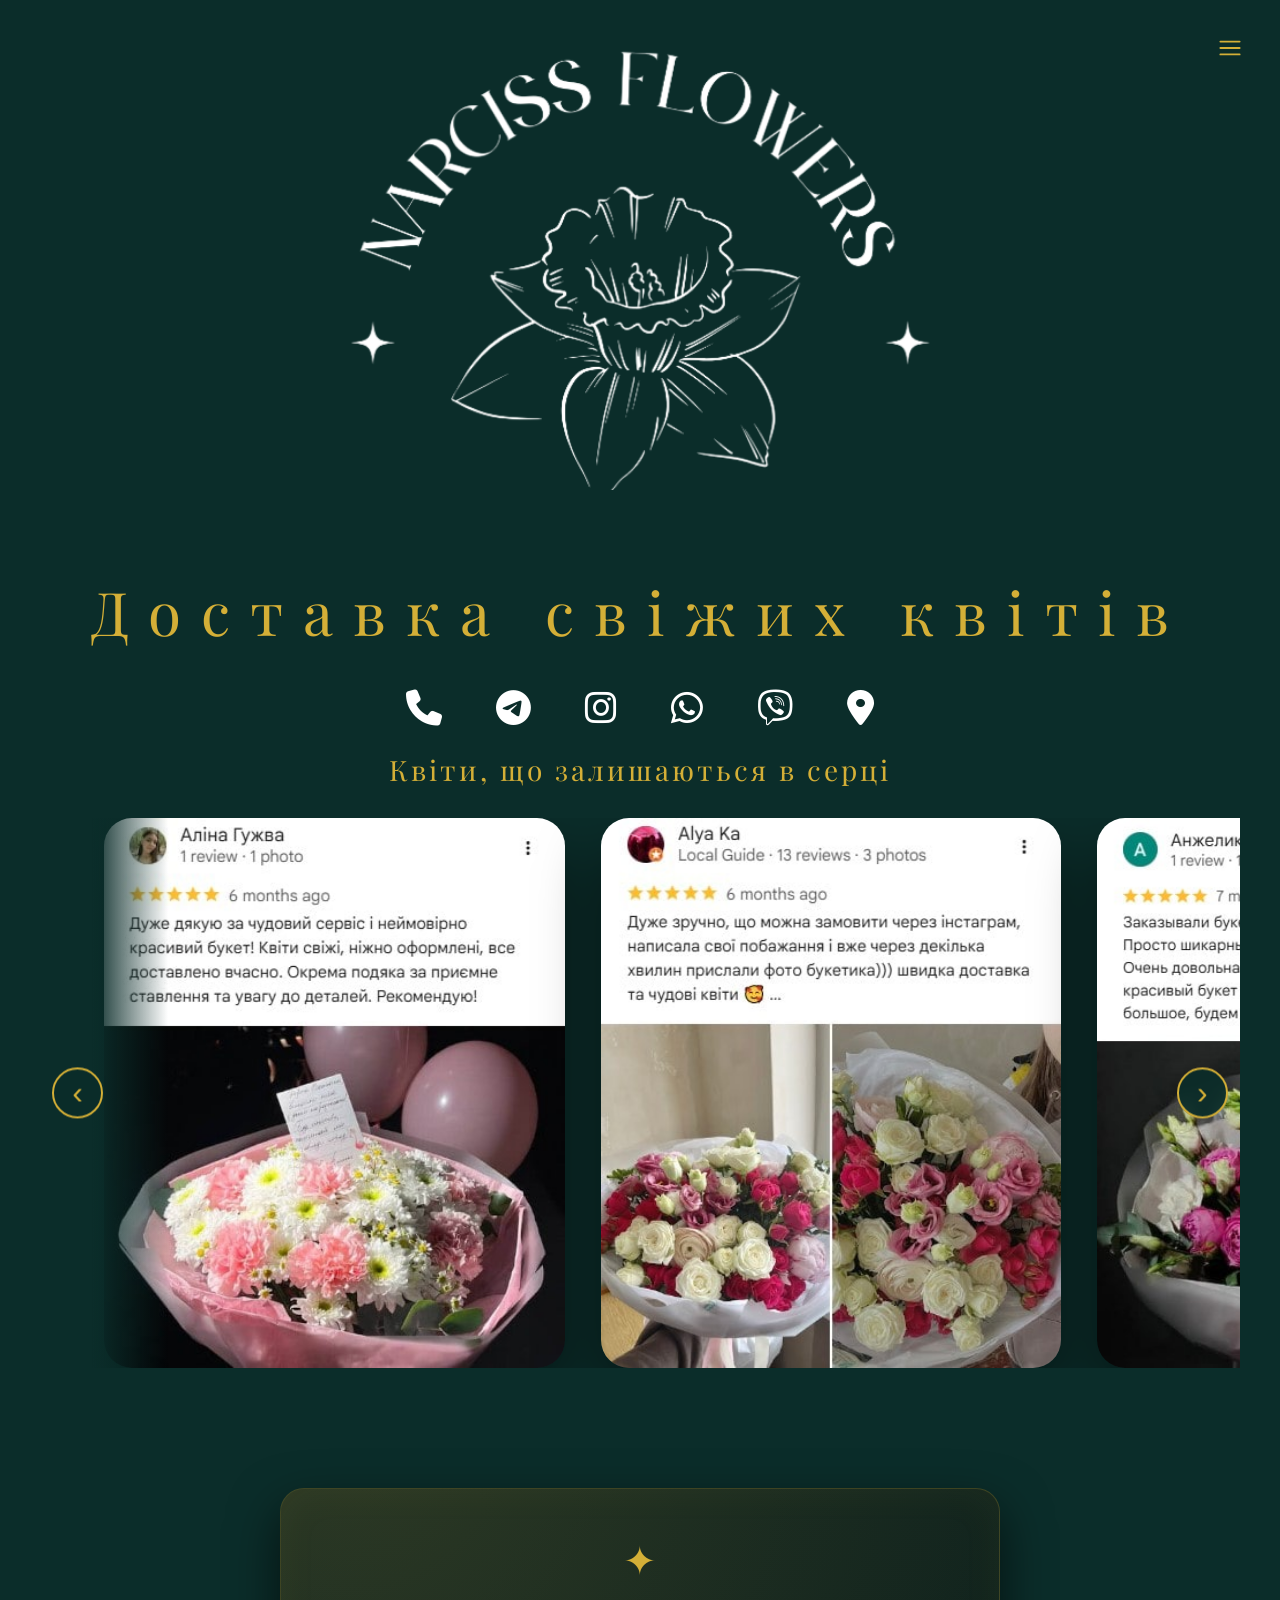
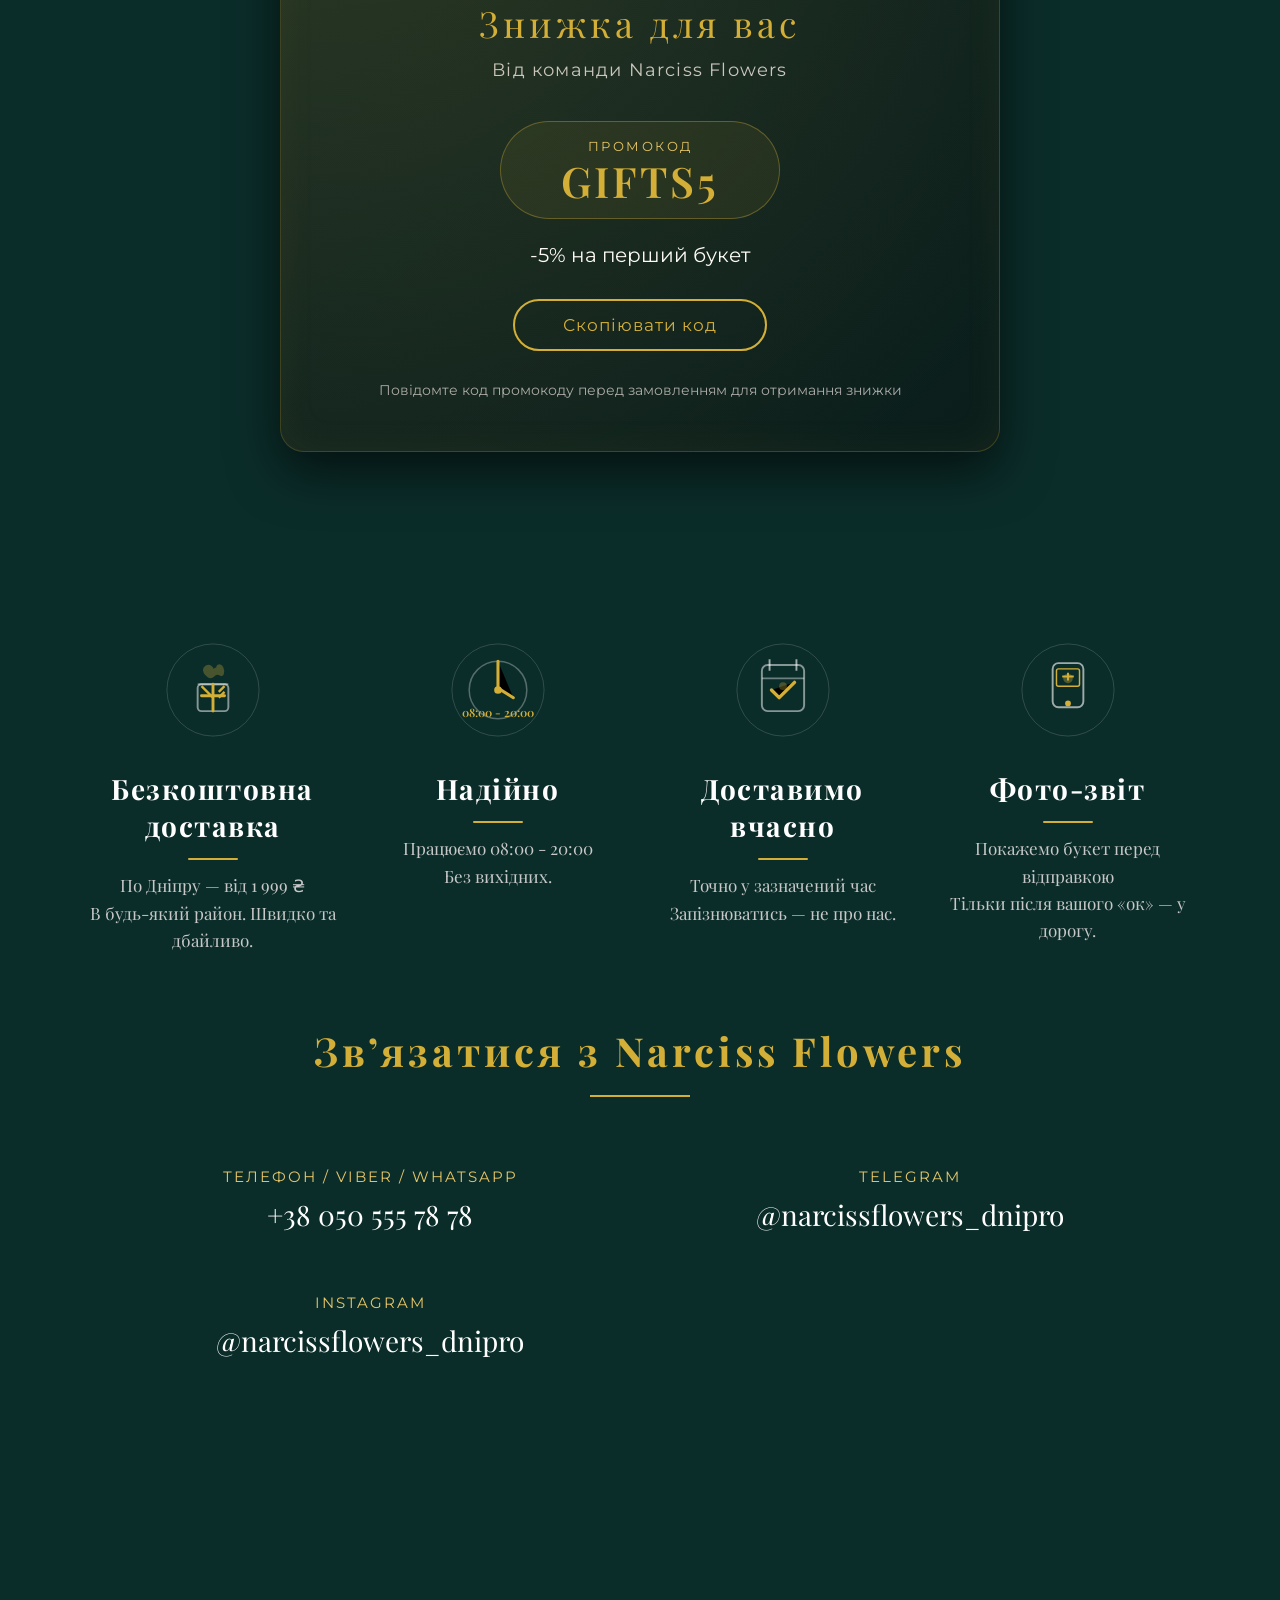
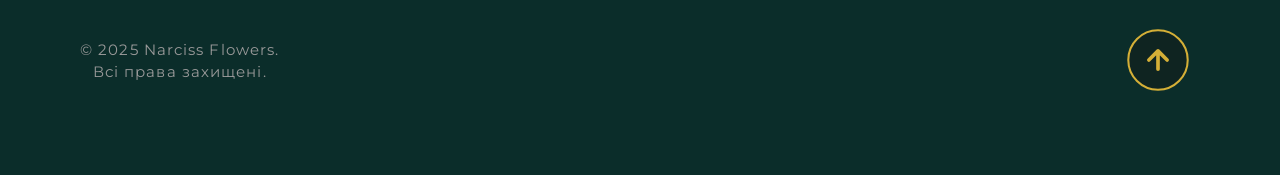
==== commit ddabd5cb: "Update index.html" ====
--- a/index.html
+++ b/index.html
@@ -54,7 +54,7 @@
     <div class="mobile-menu-footer">
         <div class="menu-contacts">
             <a href="tel:+380505557878"><i class="fa fa-phone"></i> +38 050 555 78 78</a>
-            <a href="https://t.me/Narciss_flowers_robot_bot?start=c1774156379072-ds" class="contact-value">
+            <a href="https://t.me/Narciss_flowers_robot_bot?start=c1774156379072-ds"><i class="fab fa-telegram"></i> @narcissflowers_dnipro</a>
             <a href="https://www.instagram.com/narcissflowers.dp/"><i class="fab fa-instagram"></i> @narcissflowers_dnipro</a>
             <a href="https://wa.me/380505557878"><i class="fab fa-whatsapp"></i> WhatsApp</a>
             <a href="viber://chat?number=%2B380505557878"><i class="fab fa-viber"></i> Viber</a>
@@ -75,7 +75,7 @@
         <br>
         <div class="socials">
             <a href="tel:+380505557878" aria-label="Phone"><i class="fa fa-phone"></i></a>
-            <a href="https://t.me/Narciss_flowers_robot_bot?start=c1774156379072-ds" class="contact-value">
+            <a href="https://t.me/Narciss_flowers_robot_bot?start=c1774156379072-ds" aria-label="Telegram"><i class="fab fa-telegram"></i></a>
             <a href="https://www.instagram.com/narcissflowers.dp/" aria-label="Instagram"><i class="fab fa-instagram"></i></a>
             <a href="https://wa.me/380505557878" aria-label="WhatsApp"><i class="fab fa-whatsapp"></i></a>
             <a href="viber://chat?number=%2B380505557878" aria-label="Viber"><i class="fab fa-viber"></i></a>
@@ -268,7 +268,7 @@
             
             <div class="contact-item" data-delay="200">
                 <span class="contact-label">Telegram</span>
-                <a href="https://t.me/Narciss_flowers_robot_bot?start=c1774156379072-ds" class="contact-value">
+                <a href="https://t.me/Narciss_flowers_robot_bot?start=c1774156379072-ds" class="contact-value">@narcissflowers_dnipro</a>
             </div>
             
             <div class="contact-item" data-delay="400">
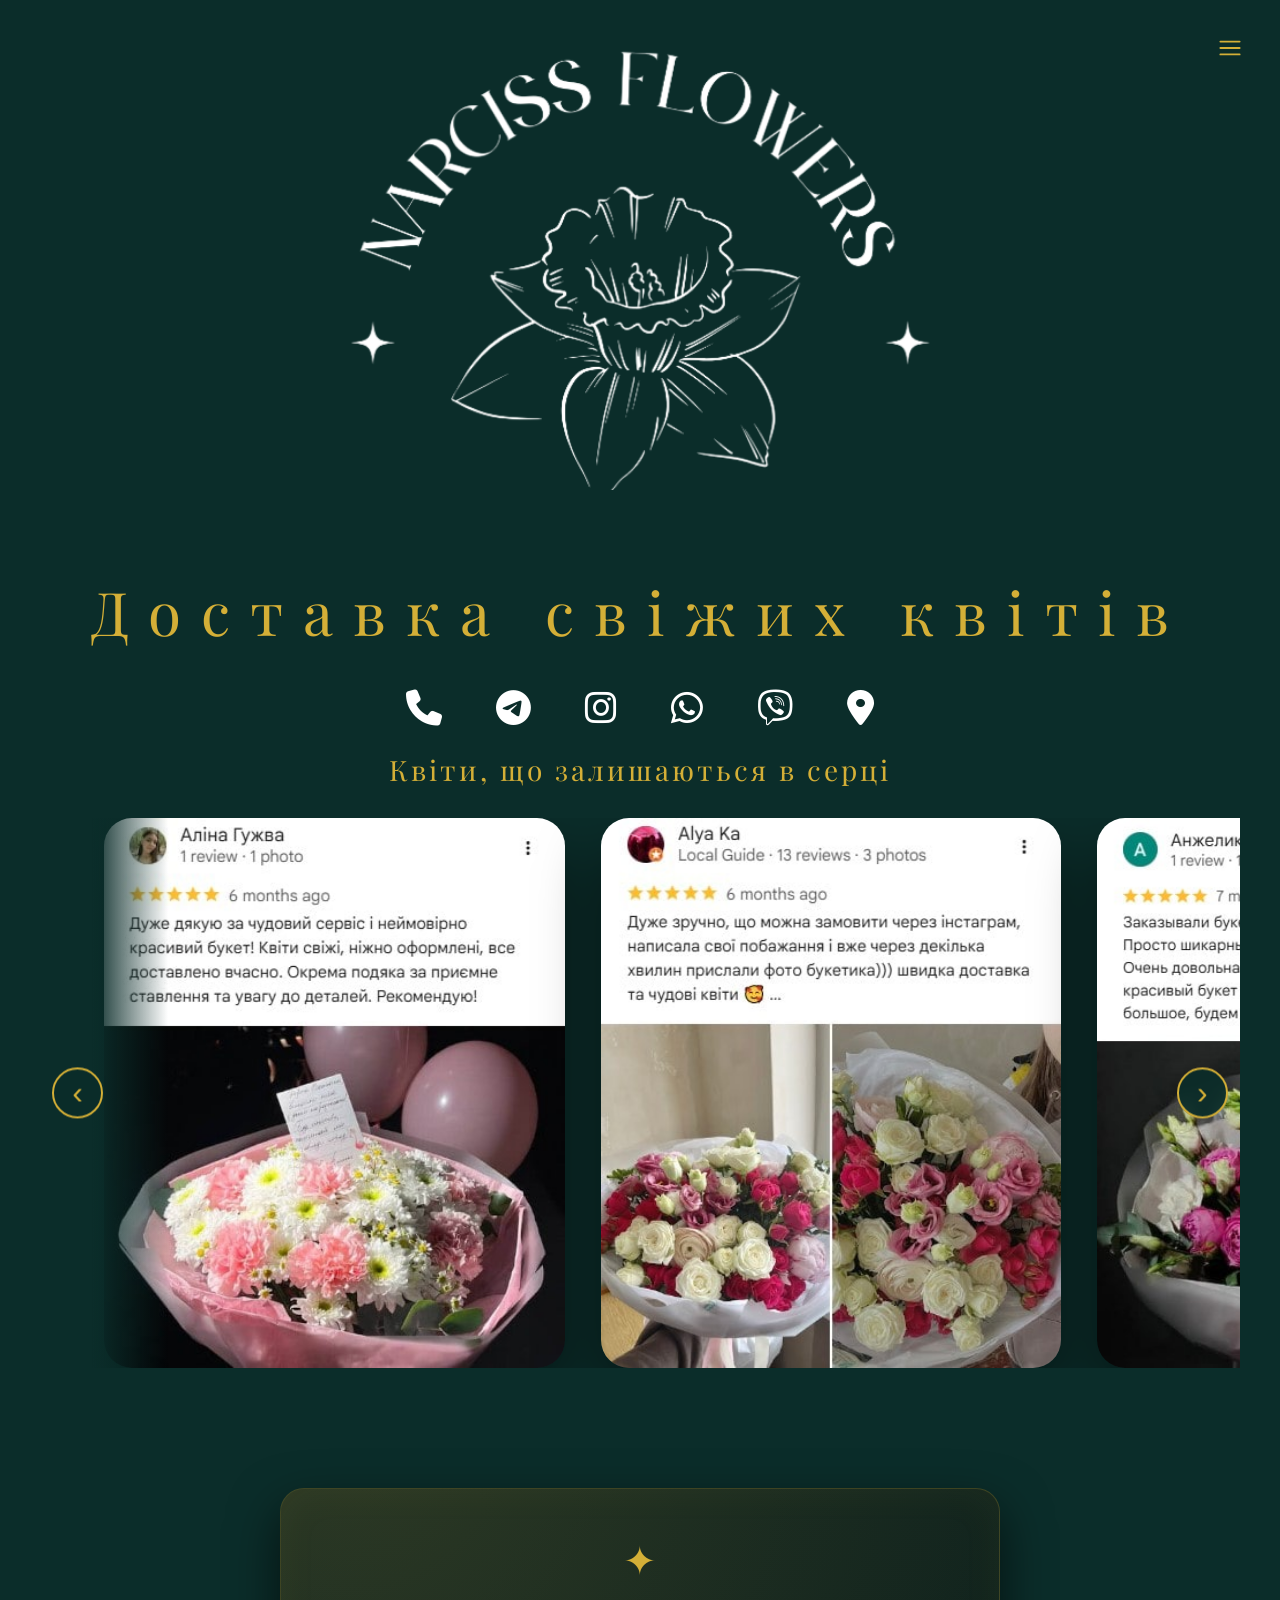
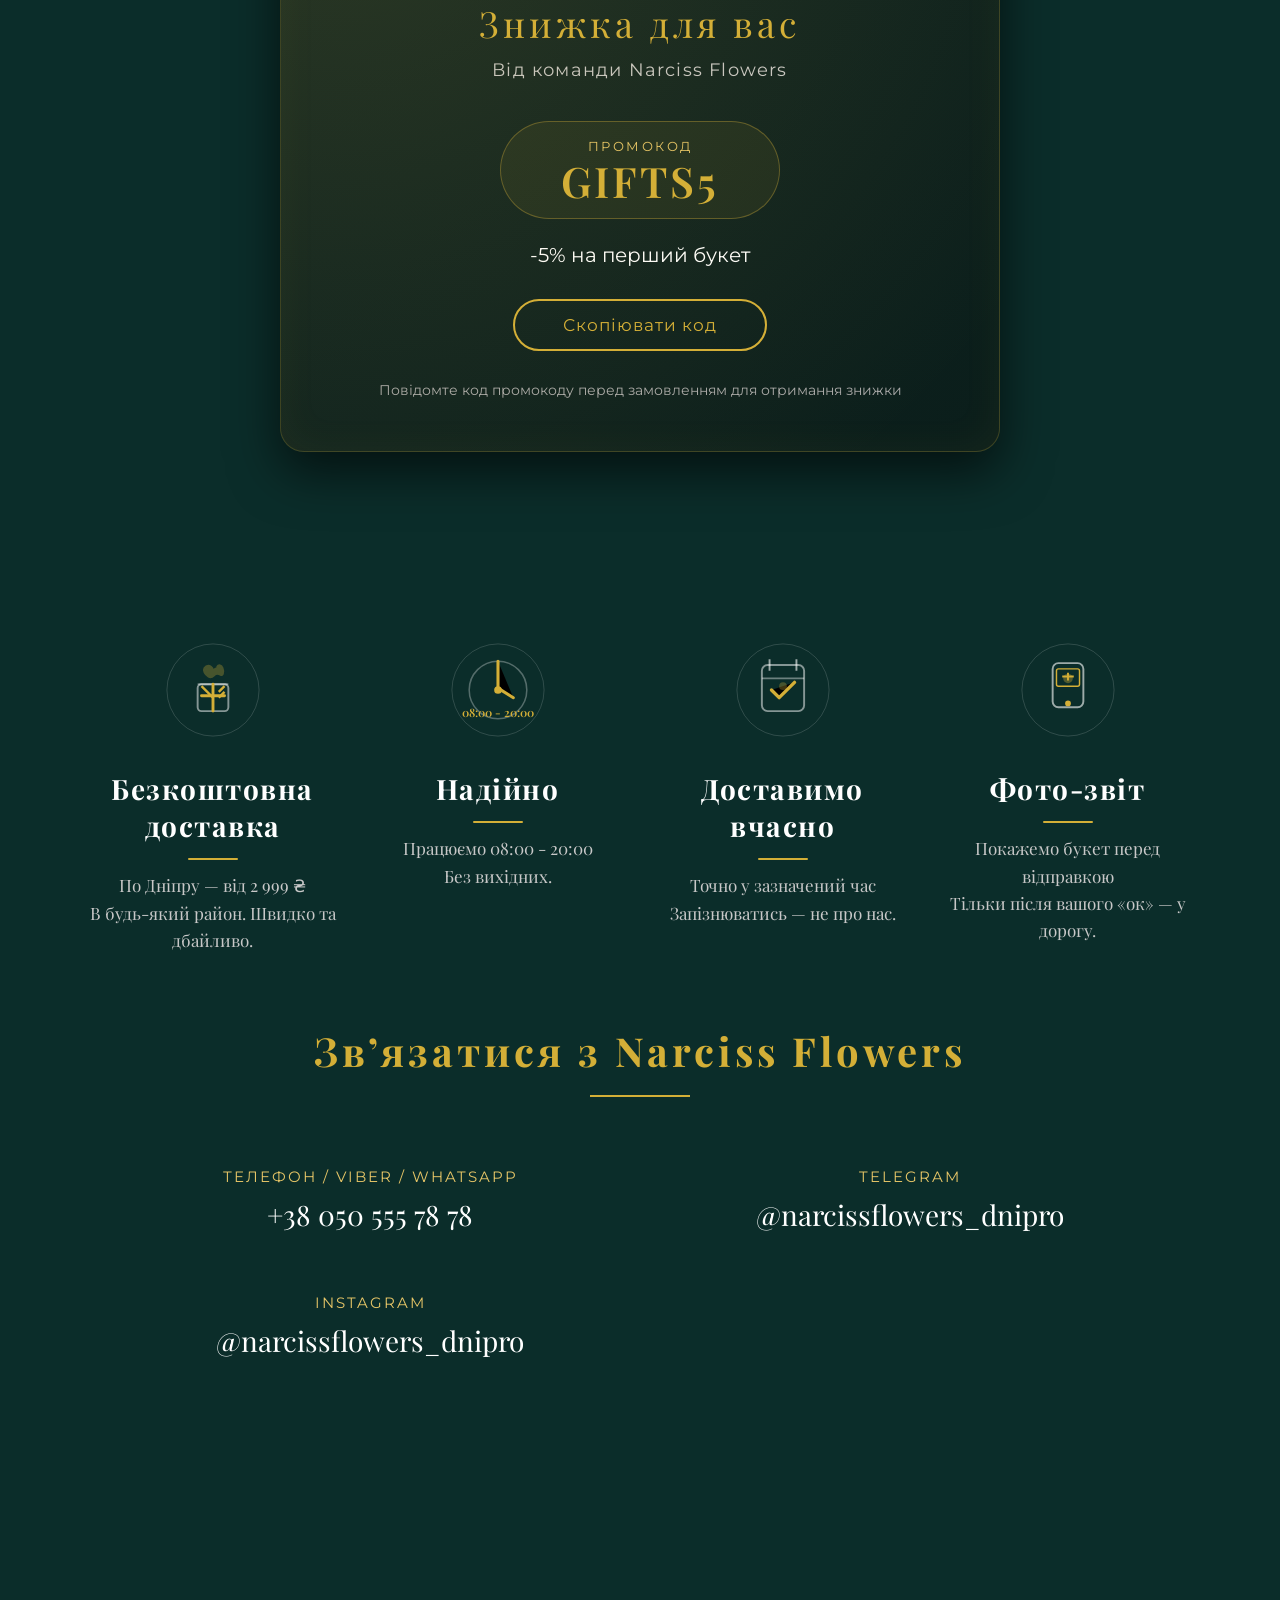
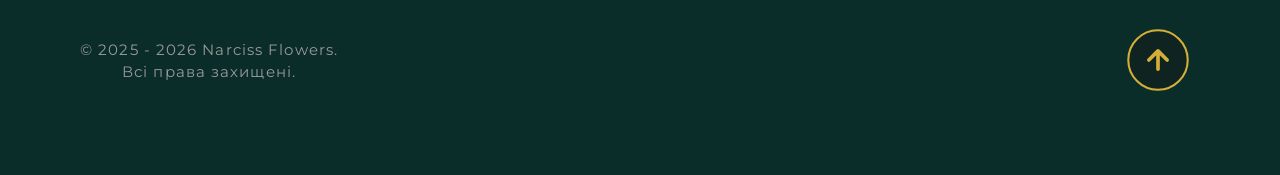
==== commit 966013f5: "Update index.html" ====
--- a/index.html
+++ b/index.html
@@ -197,7 +197,7 @@
                 </svg>
             </div>
             <h3>Безкоштовна доставка</h3>
-            <p>По Дніпру — від 1 999 ₴<br>В будь-який район. Швидко та дбайливо.</p>
+            <p>По Дніпру — від 2 999 ₴<br>В будь-який район. Швидко та дбайливо.</p>
         </div>
 
         <!-- 2. Цілодобово -->
@@ -301,7 +301,7 @@
     <div class="footer-container">
 
         <div class="footer-copyright">
-            © 2025 Narciss Flowers.<br>
+            © 2025 - 2026 Narciss Flowers.<br>
             Всі права захищені.
         </div>
 
